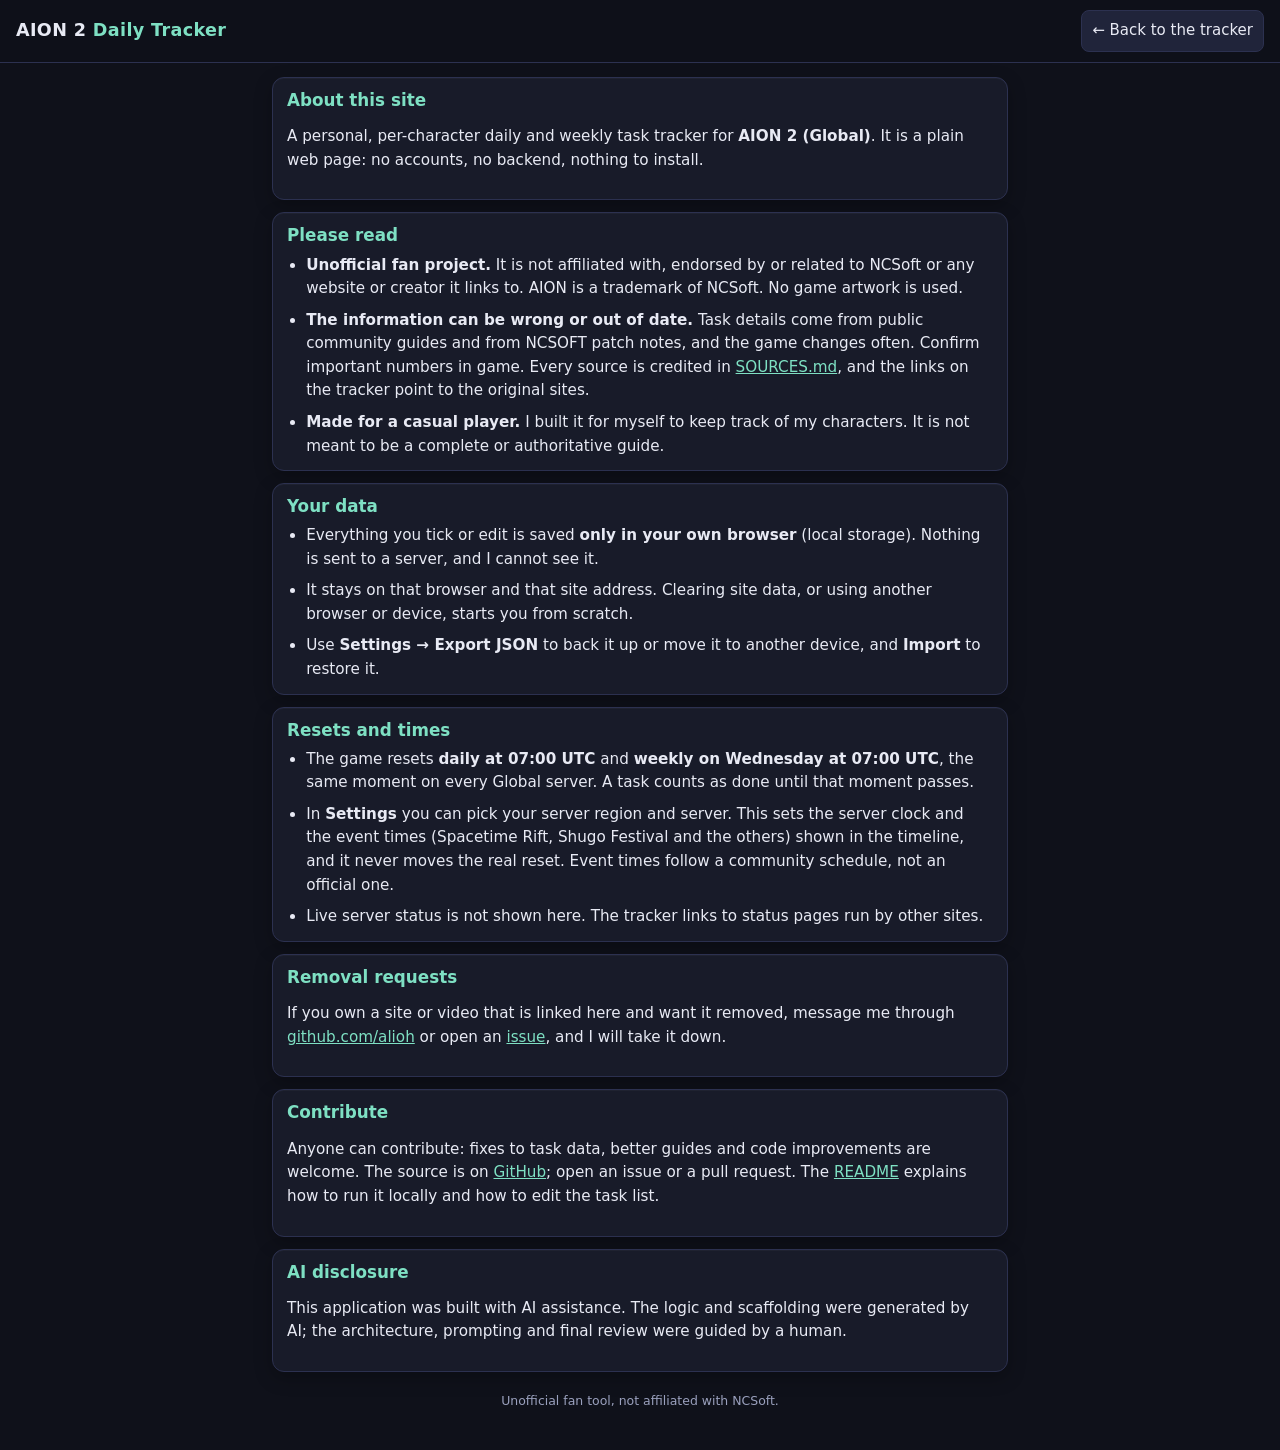
==== about.html @ a01df127 "Add About page and top bar button Co-Authored-By: Claude Sonnet 5.5 <noreply@anthropic.com>" ====
<!doctype html>
<html lang="en" data-theme="dark">
<head>
  <meta charset="utf-8">
  <meta name="viewport" content="width=device-width, initial-scale=1">
  <title>About - AION 2 Daily Tracker</title>
  <meta name="description" content="What the AION 2 Daily Tracker is, what it stores, and what to know before relying on it. Unofficial fan tool.">
  <meta name="color-scheme" content="dark light">
  <link rel="icon" href="data:image/svg+xml,%3Csvg xmlns='http://www.w3.org/2000/svg' viewBox='0 0 32 32'%3E%3Crect width='32' height='32' rx='7' fill='%232a2f45'/%3E%3Cpath d='M9 17l5 5 9-12' fill='none' stroke='%237ee0c3' stroke-width='3.5' stroke-linecap='round' stroke-linejoin='round'/%3E%3C/svg%3E">
  <link rel="stylesheet" href="css/style.css?v=44">
</head>
<body>
  <script>
    try { var st = JSON.parse(localStorage.getItem('aion2-daily-tracker-v1') || '{}'); if (st.settings && st.settings.theme === 'light') document.documentElement.dataset.theme = 'light'; } catch (e) { /* default dark */ }
  </script>
  <header class="topbar">
    <h1>AION 2 <span>Daily Tracker</span></h1>
    <div class="topbar-actions"><a class="btn" href="index.html">&larr; Back to the tracker</a></div>
  </header>

  <main class="wrap about">
    <section class="card">
      <h2>About this site</h2>
      <p>A personal, per-character daily and weekly task tracker for <strong>AION 2 (Global)</strong>. It is a plain web page: no accounts, no backend, nothing to install.</p>
    </section>

    <section class="card">
      <h2>Please read</h2>
      <ul>
        <li><strong>Unofficial fan project.</strong> It is not affiliated with, endorsed by or related to NCSoft or any website or creator it links to. AION is a trademark of NCSoft. No game artwork is used.</li>
        <li><strong>The information can be wrong or out of date.</strong> Task details come from public community guides and from NCSOFT patch notes, and the game changes often. Confirm important numbers in game. Every source is credited in <a href="https://github.com/alioh/aion2/blob/main/SOURCES.md" target="_blank" rel="noopener">SOURCES.md</a>, and the links on the tracker point to the original sites.</li>
        <li><strong>Made for a casual player.</strong> I built it for myself to keep track of my characters. It is not meant to be a complete or authoritative guide.</li>
      </ul>
    </section>

    <section class="card">
      <h2>Your data</h2>
      <ul>
        <li>Everything you tick or edit is saved <strong>only in your own browser</strong> (local storage). Nothing is sent to a server, and I cannot see it.</li>
        <li>It stays on that browser and that site address. Clearing site data, or using another browser or device, starts you from scratch.</li>
        <li>Use <strong>Settings &rarr; Export JSON</strong> to back it up or move it to another device, and <strong>Import</strong> to restore it.</li>
      </ul>
    </section>

    <section class="card">
      <h2>Resets and times</h2>
      <ul>
        <li>The game resets <strong>daily at 07:00 UTC</strong> and <strong>weekly on Wednesday at 07:00 UTC</strong>, the same moment on every Global server. A task counts as done until that moment passes.</li>
        <li>In <strong>Settings</strong> you can pick your server region and server. This sets the server clock and the event times (Spacetime Rift, Shugo Festival and the others) shown in the timeline, and it never moves the real reset. Event times follow a community schedule, not an official one.</li>
        <li>Live server status is not shown here. The tracker links to status pages run by other sites.</li>
      </ul>
    </section>

    <section class="card">
      <h2>Removal requests</h2>
      <p>If you own a site or video that is linked here and want it removed, message me through <a href="https://github.com/alioh" target="_blank" rel="noopener">github.com/alioh</a> or open an <a href="https://github.com/alioh/aion2/issues" target="_blank" rel="noopener">issue</a>, and I will take it down.</p>
    </section>

    <section class="card">
      <h2>Contribute</h2>
      <p>Anyone can contribute: fixes to task data, better guides and code improvements are welcome. The source is on <a href="https://github.com/alioh/aion2" target="_blank" rel="noopener">GitHub</a>; open an issue or a pull request. The <a href="https://github.com/alioh/aion2#readme" target="_blank" rel="noopener">README</a> explains how to run it locally and how to edit the task list.</p>
    </section>

    <section class="card">
      <h2>AI disclosure</h2>
      <p>This application was built with AI assistance. The logic and scaffolding were generated by AI; the architecture, prompting and final review were guided by a human.</p>
    </section>

    <footer class="foot">Unofficial fan tool, not affiliated with NCSoft.</footer>
  </main>
</body>
</html>
---- css/style.css ----
:root {
  --bg: #0f111a; --surface: #181b29; --surface2: #20243a; --border: #2c3150;
  --text: #e8eaf4; --muted: #9aa0bd; --accent: #7ee0c3; --accent-ink: #07241c;
  --accent2: #9d8cff; --warn: #f2b84b; --warn-ink: #2b1d00; --danger: #ff7a85;
  --radius: 12px; --shadow: 0 1px 0 rgba(255,255,255,.03) inset, 0 6px 18px rgba(0,0,0,.25);
}
:root[data-theme="light"] {
  --bg: #f3f4fa; --surface: #ffffff; --surface2: #eceef8; --border: #d6d9ea;
  --text: #1a1d2e; --muted: #5b617f; --accent: #0f8a6d; --accent-ink: #ffffff;
  --accent2: #5a49d6; --warn: #b9770e; --warn-ink: #fff; --danger: #c93445;
  --shadow: 0 4px 14px rgba(30,40,90,.08);
}
* { box-sizing: border-box; }
html { color-scheme: dark; }
:root[data-theme="light"] { color-scheme: light; }
body {
  margin: 0; background: var(--bg); color: var(--text);
  font: 15px/1.45 system-ui, -apple-system, "Segoe UI", Roboto, sans-serif;
  -webkit-text-size-adjust: 100%;
}
h1, h2, h3 { margin: 0; line-height: 1.2; }
.topbar {
  position: sticky; top: 0; z-index: 5; display: flex; align-items: center; justify-content: space-between;
  padding: 10px 16px; background: color-mix(in srgb, var(--bg) 88%, transparent); backdrop-filter: blur(8px);
  border-bottom: 1px solid var(--border);
}
.topbar h1 { font-size: 1.1rem; letter-spacing: .02em; }
.topbar h1 span { color: var(--accent); }
.srvclock { display: flex; flex-wrap: wrap; align-items: center; gap: 4px 8px; margin-right: auto; }
.srvclock .sep { width: 1px; height: 1.2em; background: var(--border, currentColor); opacity: .5; }
.srvclock .lbl { color: var(--muted); font-size: .8rem; }
.srvclock strong { color: var(--accent); font-variant-numeric: tabular-nums; }
.srvclock #serverTime { color: var(--accent2); }
.statuslink { font-size: .75rem; color: var(--muted); text-decoration: none; }
.statuslink:hover { color: var(--accent); }
.topbar-actions { display: flex; gap: 8px; }
.wrap { max-width: 820px; margin: 0 auto; padding: 14px 12px 40px; display: grid; gap: 12px; }

.card { background: var(--surface); border: 1px solid var(--border); border-radius: var(--radius); padding: 12px 14px; box-shadow: var(--shadow); }
.charbar { display: flex; align-items: center; gap: 10px; }
.charbar label { color: var(--muted); font-size: .85rem; }
.charbar select { flex: 1; min-width: 0; }

.resets { display: grid; grid-template-columns: 1fr 1fr; gap: 8px 12px; }
.reset { display: grid; }
.reset.wide { grid-column: 1 / -1; }
.events { display: grid; gap: 4px; margin-top: 4px; }
.evrow { display: flex; justify-content: space-between; gap: 8px; font-size: .92rem; }
.dot { display: inline-block; width: .65em; height: .65em; margin-right: 8px; border-radius: 50%; background: #e5484d; box-shadow: 0 0 0 2px rgba(229,72,77,.25); }
.dot.on { background: #3ecf8e; box-shadow: 0 0 0 2px rgba(62,207,142,.3); }
.evrow strong.closes { color: #ff6b6f; }
.legend { margin-top: 6px; }
.legend { display: flex; align-items: center; flex-wrap: wrap; gap: 4px 10px; }
.legend .dot { margin-right: 4px; }
.legend .sep { width: 1px; height: 1.1em; background: var(--border); }
.evrow strong { font-size: 1rem; }
.reset .lbl { color: var(--muted); font-size: .8rem; }
.reset strong { font-size: 1.35rem; font-variant-numeric: tabular-nums; color: var(--accent); }
.note { grid-column: 1 / -1; margin: 0; color: var(--muted); font-size: .82rem; }
.warnbox { background: color-mix(in srgb, var(--warn) 14%, transparent); border: 1px solid color-mix(in srgb, var(--warn) 45%, transparent); border-radius: 8px; padding: 8px 10px; }

.prog { margin-bottom: 10px; }
.prog-head { display: flex; justify-content: space-between; font-size: .9rem; margin-bottom: 4px; }
.bar { height: 10px; background: var(--surface2); border-radius: 99px; overflow: hidden; }
.bar > div { height: 100%; width: 0; background: var(--accent); border-radius: 99px; transition: width .25s; }
.bar.weekly > div { background: var(--accent2); }
.chips { display: flex; flex-wrap: wrap; gap: 6px; }
.chip { background: var(--surface2); border: 1px solid var(--border); border-radius: 99px; padding: 2px 10px; font-size: .8rem; color: var(--muted); }
.chip b { color: var(--text); }
.chip.full { border-color: var(--accent); }

.toolbar { display: flex; flex-wrap: wrap; gap: 8px; align-items: center; }
.toolbar input[type=search] { flex: 1 1 100%; }
.toolbar select { flex: 1 1 140px; min-width: 0; }

input, select, textarea, .btn {
  font: inherit; color: var(--text); background: var(--surface2); border: 1px solid var(--border);
  border-radius: 8px; padding: 9px 10px; min-height: 40px;
}
input[type=search], .form input:not([type=checkbox]), .form textarea, .form select { width: 100%; }
textarea { resize: vertical; }
:focus-visible { outline: 2px solid var(--accent); outline-offset: 2px; }
.check { display: inline-flex; align-items: center; gap: 8px; font-size: .9rem; cursor: pointer; min-height: 40px; }
.check input { width: 18px; height: 18px; min-height: 0; accent-color: var(--accent); }

.btn { cursor: pointer; display: inline-flex; align-items: center; justify-content: center; gap: 6px; text-decoration: none; }
.btn:hover:not(:disabled) { border-color: var(--accent); }
.btn:disabled { opacity: .4; cursor: not-allowed; }
.btn.primary { background: var(--accent); color: var(--accent-ink); border-color: var(--accent); font-weight: 600; }
.btn.danger { color: var(--danger); }
.btn.sm { min-height: 34px; padding: 4px 10px; font-size: .85rem; }
.btn.disabled { opacity: .45; cursor: default; }
.icon-btn { width: 40px; padding: 0; background: transparent; border: 1px solid var(--border); border-radius: 10px; cursor: pointer; font-size: 1.1rem; }

.group { display: grid; gap: 10px; margin-bottom: 18px; }
.group h2 { font-size: .85rem; letter-spacing: .1em; text-transform: uppercase; color: var(--muted); padding: 4px 2px; }
.task { background: var(--surface); border: 1px solid var(--border); border-radius: var(--radius); box-shadow: var(--shadow); }
.task.done { opacity: .6; }
.task.done .ttext { text-decoration: line-through; }
.thead { display: flex; align-items: center; gap: 10px; padding: 10px 12px; }
.ttitle { flex: 1; min-width: 0; display: flex; align-items: center; gap: 8px; text-align: left; background: none; border: 0; color: inherit; font: inherit; font-weight: 600; font-size: 1.02rem; cursor: pointer; padding: 4px 0; min-height: 36px; }
.ttext { min-width: 0; overflow-wrap: anywhere; }
.chev { flex: none; width: 8px; height: 8px; margin: 0 4px 2px 2px; border-right: 2px solid var(--muted); border-bottom: 2px solid var(--muted); transform: rotate(45deg); transition: transform .15s; }
.task.open .chev { transform: rotate(-135deg) translate(-2px, -2px); margin-bottom: 0; }
.ttitle:hover .chev, .rchev:hover .chev { border-color: var(--text); }
.rchev { order: 2; flex: none; background: none; border: 0; padding: 8px 6px; margin: -8px -4px; cursor: pointer; }
.rchev .chev { display: block; margin: 0 0 2px; }
.task.open .rchev .chev { margin-bottom: 0; }
.thead .badges { margin: 0; flex: none; justify-content: flex-end; max-width: 46%; }
.tbody { padding: 0 12px 12px 54px; }
@media (max-width: 520px) {
  .thead { flex-wrap: wrap; row-gap: 2px; }
  .thead .badges { flex-basis: 100%; max-width: none; justify-content: flex-start; padding-left: 66px; order: 3; }
  .tbody { padding-left: 12px; }
}
.task.is-hidden { border-style: dashed; opacity: .55; }
.badge.mode { border: 1px solid transparent; font-weight: 700; }
.badge.mode.pve { color: var(--accent); border-color: color-mix(in srgb, var(--accent) 45%, transparent); }
.badge.mode.pvp { color: var(--danger); border-color: color-mix(in srgb, var(--danger) 45%, transparent); }
.badge.mode.both { color: var(--accent2); border-color: color-mix(in srgb, var(--accent2) 45%, transparent); }
.grip { flex: none; width: 18px; padding: 4px 0; background: none; border: 0; color: var(--muted); font-size: .9rem; line-height: 1; letter-spacing: -2px; cursor: grab; touch-action: none; user-select: none; opacity: .7; }
.grip:hover, .grip:focus-visible { color: var(--accent); opacity: 1; }
.task.dragging { opacity: .45; }
.task.dragging .grip { cursor: grabbing; }
.task.drop-before { box-shadow: 0 -3px 0 0 var(--accent); }
.task.drop-after { box-shadow: 0 3px 0 0 var(--accent); }
.tick { display: grid; place-items: center; width: 28px; flex: none; cursor: pointer; }
.tick input { width: 20px; height: 20px; min-height: 0; accent-color: var(--accent); cursor: pointer; }
.body { min-width: 0; flex: 1; }
.task h3 { font-size: 1.02rem; }
.badges { display: flex; flex-wrap: wrap; gap: 6px; margin: 6px 0; }
.badge { font-size: .7rem; padding: 1px 8px; border-radius: 99px; background: var(--surface2); border: 1px solid var(--border); color: var(--muted); text-transform: uppercase; letter-spacing: .04em; }
.badge.cat { color: var(--accent2); }
.badge.warn { background: color-mix(in srgb, var(--warn) 20%, transparent); border-color: var(--warn); color: var(--warn); }
.desc { margin: 4px 0; color: var(--text); }
.loc { margin: 4px 0; color: var(--muted); font-size: .88rem; overflow-wrap: anywhere; }
.loc.missing { font-style: italic; opacity: .8; }
.row-actions { display: flex; flex-wrap: wrap; align-items: center; gap: 8px; margin-top: 8px; }
.tools { display: flex; flex-wrap: wrap; gap: 6px; }
.empty { text-align: center; color: var(--muted); padding: 24px; }
.foot { color: var(--muted); font-size: .78rem; text-align: center; padding-top: 8px; }

dialog { color: var(--text); background: var(--surface); border: 1px solid var(--border); border-radius: 14px; padding: 0; width: min(520px, calc(100vw - 24px)); max-height: calc(100dvh - 24px); }
dialog::backdrop { background: rgba(0,0,0,.6); }
.form { display: grid; gap: 12px; padding: 16px; }
.form h2 { font-size: 1.15rem; }
.form h3 { font-size: .95rem; color: var(--muted); }
.form label { display: grid; gap: 4px; font-size: .85rem; color: var(--muted); }
.form label.check { display: inline-flex; color: var(--text); }
.form hr { width: 100%; border: 0; border-top: 1px solid var(--border); margin: 4px 0; }
.row2 { display: grid; grid-template-columns: 1fr 1fr; gap: 10px; }
.actions { display: flex; justify-content: flex-end; gap: 8px; }
.inline { display: flex; gap: 8px; }
.inline input { flex: 1; min-width: 0; }
.wrap-btns { flex-wrap: wrap; }
.charlist { list-style: none; margin: 0; padding: 0; display: grid; gap: 8px; }
.charlist li { display: flex; gap: 8px; align-items: center; }
.cname { flex: 1; min-width: 0; overflow-wrap: anywhere; }

@media (max-width: 420px) {
  .row2 { grid-template-columns: 1fr; }
  .reset strong { font-size: 1.15rem; }
}
@media (min-width: 700px) {
  .toolbar input[type=search] { flex: 2 1 260px; }
}

.links { display: flex; flex-wrap: wrap; gap: 6px; margin-top: 8px; }
.linkchip { font-size: .78rem; color: var(--accent2); background: var(--surface2); border: 1px solid var(--border); border-radius: 99px; padding: 3px 10px; text-decoration: none; overflow-wrap: anywhere; }
.linkchip:hover { border-color: var(--accent2); }
.reslist { list-style: none; margin: 0; padding: 0; display: grid; gap: 6px; max-height: 40dvh; overflow: auto; }
.reslist li { display: flex; gap: 8px; align-items: center; justify-content: space-between; }
.reslist a { color: var(--accent2); overflow-wrap: anywhere; min-width: 0; }
code { background: var(--surface2); padding: 0 4px; border-radius: 4px; }

.mapicon { display: inline-flex; flex: none; width: 20px; height: 20px; vertical-align: middle; }
.mapicon svg { width: 100%; height: 100%; }
.btn .mapicon, .chip .mapicon { width: 18px; height: 18px; }
.tabs { display: flex; gap: 4px; }
.tab { font: inherit; color: var(--muted); background: transparent; border: 1px solid transparent; border-radius: 8px; padding: 6px 12px; cursor: pointer; min-height: 36px; }
.tab.active { color: var(--text); background: var(--surface2); border-color: var(--border); }
.bar.once > div { background: var(--warn); }
.steps, .vids-wrap { margin-top: 8px; border: 1px solid var(--border); border-radius: 8px; padding: 6px 10px; background: var(--surface2); }
.steps summary, .vids-wrap summary { cursor: pointer; font-size: .88rem; }
.steps ol { margin: 8px 0 4px; padding-left: 20px; display: grid; gap: 6px; font-size: .9rem; }
.carousel { display: flex; align-items: center; gap: 6px; margin-top: 8px; }
.vids { display: flex; gap: 12px; overflow-x: auto; scroll-snap-type: x mandatory; flex: 1; min-width: 0; padding-bottom: 4px; }
.vid { flex: 0 0 100%; scroll-snap-align: start; margin: 0; }
.vid iframe { width: 100%; aspect-ratio: 16 / 9; border: 0; border-radius: 8px; background: #000; display: block; }
.vid figcaption { font-size: .8rem; color: var(--muted); margin-top: 4px; overflow-wrap: anywhere; }
.vid figcaption a { color: var(--accent2); }
.vid-link { display: grid; place-items: center; aspect-ratio: 16 / 9; border: 1px dashed var(--border); border-radius: 8px; color: var(--accent2); text-decoration: none; }
.car { flex: none; width: 34px; padding: 0; font-size: 1.2rem; }
.mapwrap { max-width: 1200px; }
.mapbar { display: flex; flex-wrap: wrap; gap: 8px; align-items: center; }
.mapbar select { flex: 1 1 200px; min-width: 0; }
.mapframe { height: calc(100dvh - 230px); min-height: 360px; border: 1px solid var(--border); border-radius: var(--radius); overflow: hidden; background: var(--surface); }
.mapframe iframe { width: 100%; height: 100%; border: 0; display: block; }
.topbar { gap: 8px; flex-wrap: wrap; }
[hidden] { display: none !important; }
@media (max-width: 520px) { .topbar h1 span { display: none; } }

.mapsearch { display: flex; gap: 8px; margin-top: 8px; flex-wrap: wrap; }
.mapsearch input { flex: 2 1 220px; min-width: 0; }
.mapsearch select { flex: 1 1 160px; min-width: 0; }
#mapResults { margin-top: 8px; }
.chip.pick { cursor: pointer; color: var(--text); font: inherit; font-size: .85rem; }
.chip.pick:hover { border-color: var(--accent); }
.chip.pick.other { opacity: .7; }

.ticon { display: inline-flex; align-items: center; flex: none; }
.ticon img { width: 22px; height: 22px; object-fit: contain; border-radius: 4px; }

.about { display: grid; gap: 12px; max-width: 760px; }
.about h2 { font-size: 1.05rem; margin: 0 0 8px; color: var(--accent); }
.about p, .about li { color: var(--text); line-height: 1.55; font-size: .95rem; }
.about ul { margin: 0; padding-left: 1.2rem; display: grid; gap: 8px; }
.about a { color: var(--accent); }
.about-link { text-decoration: none; }
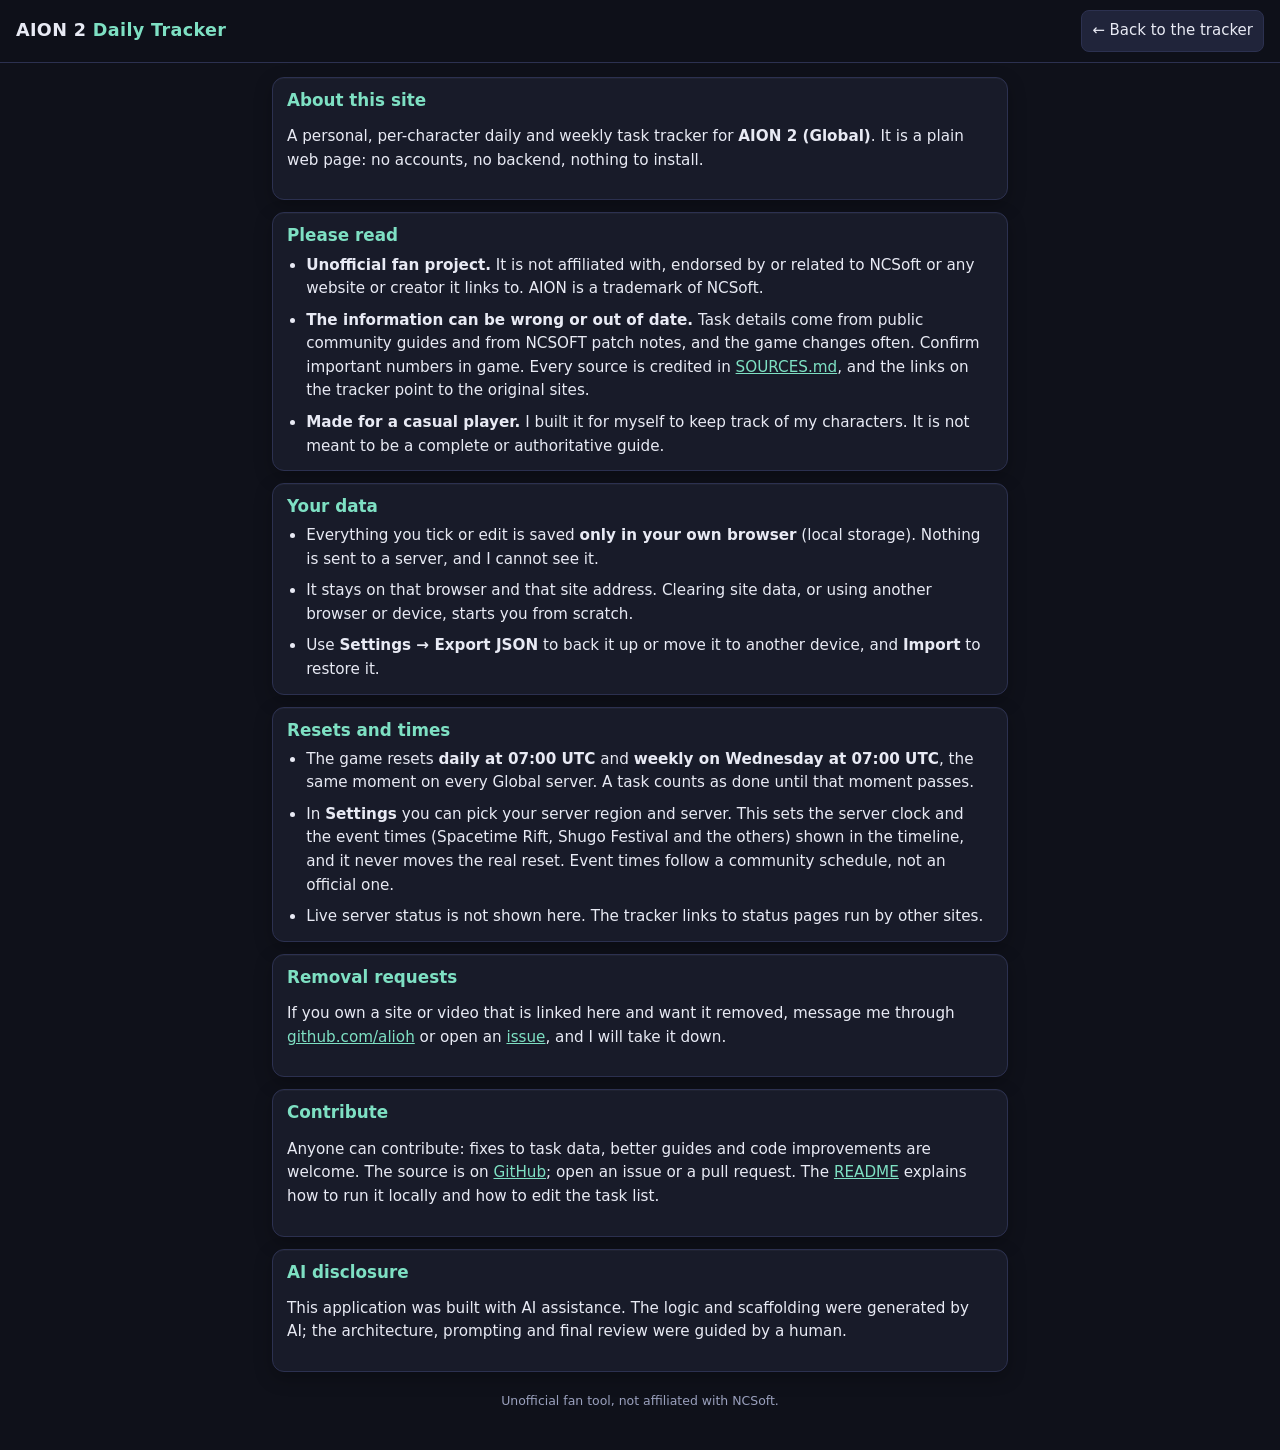
==== commit 73a61c61: "About page: drop the no-artwork sentence Co-Authored-By: Claude Sonnet 5.5 <noreply@anthropic.com>" ====
--- a/about.html
+++ b/about.html
@@ -27,7 +27,7 @@
     <section class="card">
       <h2>Please read</h2>
       <ul>
-        <li><strong>Unofficial fan project.</strong> It is not affiliated with, endorsed by or related to NCSoft or any website or creator it links to. AION is a trademark of NCSoft. No game artwork is used.</li>
+        <li><strong>Unofficial fan project.</strong> It is not affiliated with, endorsed by or related to NCSoft or any website or creator it links to. AION is a trademark of NCSoft.</li>
         <li><strong>The information can be wrong or out of date.</strong> Task details come from public community guides and from NCSOFT patch notes, and the game changes often. Confirm important numbers in game. Every source is credited in <a href="https://github.com/alioh/aion2/blob/main/SOURCES.md" target="_blank" rel="noopener">SOURCES.md</a>, and the links on the tracker point to the original sites.</li>
         <li><strong>Made for a casual player.</strong> I built it for myself to keep track of my characters. It is not meant to be a complete or authoritative guide.</li>
       </ul>
